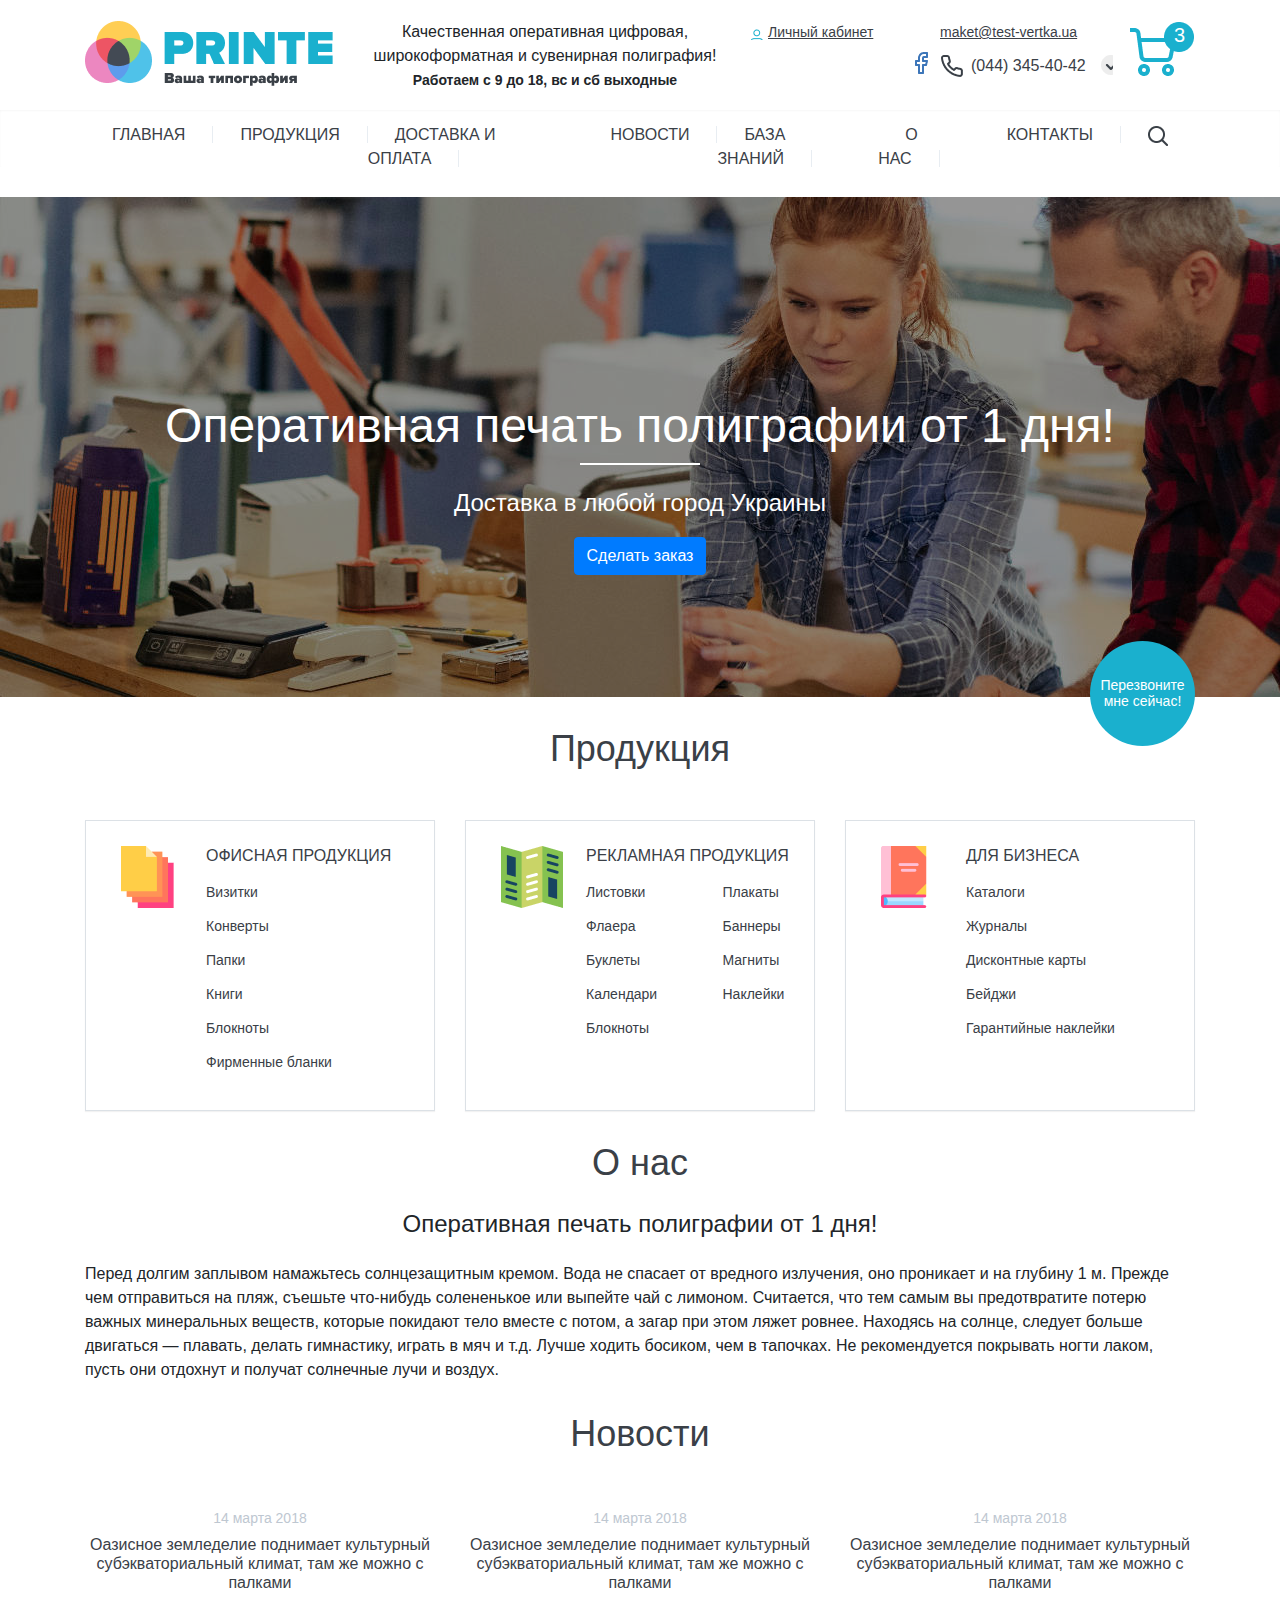
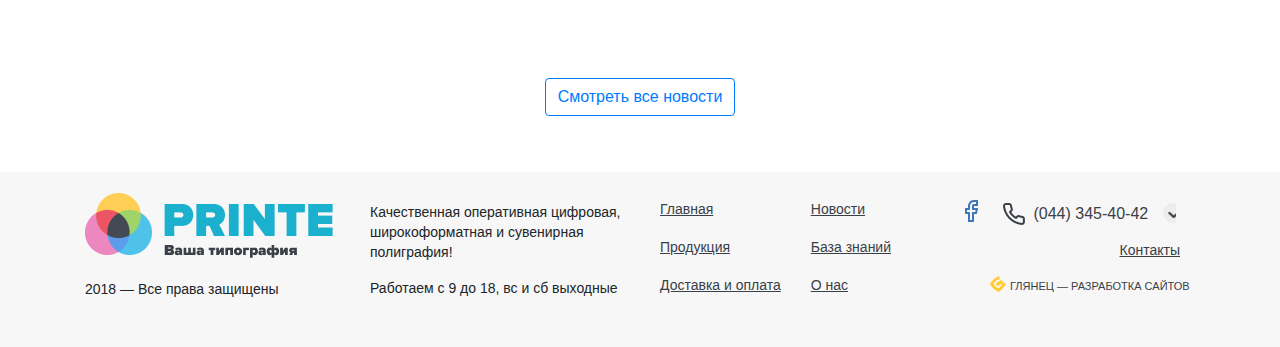
==== projects/test/index.html @ 1cf95828 "Add files via upload" ====
<!DOCTYPE html>
<html lang="ru">
<head>
    <meta charset="utf-8">
    <meta http-equiv="X-UA-Compatible" content="IE=edge">
    <meta name="viewport" content="width=device-width, initial-scale=1">

    <title>TEST</title>
    
    <link href="fonts/stylesheet.css" rel="stylesheet">
    <link rel="stylesheet" href="https://stackpath.bootstrapcdn.com/bootstrap/4.4.1/css/bootstrap.min.css" integrity="sha384-Vkoo8x4CGsO3+Hhxv8T/Q5PaXtkKtu6ug5TOeNV6gBiFeWPGFN9MuhOf23Q9Ifjh" crossorigin="anonymous">

    <link href="css/style.css" rel="stylesheet">

</head>

<body>
    
    <header>
        <div class="subheader">
            <div class="container">
                <div class="row">
                    <div class="col-3">
                        <a href="#" class="subheader_logo">
                            <img src="img/icons/logo.png" alt="PRINTE" >
                        </a>
                    </div>
                    <div class="col-4">
                        <div class="subheader_info">
                            <span>Качественная оперативная цифровая,<br> широкоформатная и сувенирная полиграфия!</span>
                            <strong>Работаем с 9 до 18, вс и сб выходные</strong>
                        </div>
                    </div>
                    <div class="col-2">
                        <a href="#" class="cabinet">Личный кабинет</a><br>
                        <a href="#" class="facebook"><img src="img/icons/f.png" alt=""></a>
                    </div>
                    <div class="col-2">                       
                        <a href="mailto:maket@test-vertka.ua" class="email">maket@test-vertka.ua</a>
                        <br>
                        <div class="btn-group">
                            <button type="button" class="btn dropdown-toggle phone" data-toggle="dropdown" aria-haspopup="true" aria-expanded="false">
                            (044) 345-40-42

                            </button>
                            <div class="dropdown-menu dropdown-menu-right dropdown-style">
                                <button class="dropdown-item vf" type="button">(099) 445-54-18</button>
                                <button class="dropdown-item ks" type="button">(096) 497-78-03</button>
                                <button class="dropdown-item lc" type="button">(063) 435-16-81</button>
                            </div>
                    </div>


                    </div>
                    <div class="col-1">
                        <div class="subheader_basket">
                            <a href="" class="count">3</a>
                        </div>

                    </div>
                </div>
            </div>
        </div>
        <nav>
            <div class="container">
                <ul class="menu">
                    <li class="menu_item"><a href="" class="menu_link">Главная</a></li>
                    <li class="menu_item"><a href="" class="menu_link">Продукция</a></li>
                    <li class="menu_item"><a href="" class="menu_link">Доставка и оплата</a></li>
                    <li class="menu_item"><a href="" class="menu_link">Новости</a></li>
                    <li class="menu_item"><a href="" class="menu_link">База знаний</a></li>
                    <li class="menu_item"><a href="" class="menu_link">О нас</a></li>
                    <li class="menu_item"><a href="" class="menu_link">Контакты</a></li>
                    <li class="menu_item"><a href="" class="menu_link"><img src="img/icons/search.png" alt=""></a></li>
                </ul>
            </div>
        </nav>
    </header>

    <section class="first_block">
        <div class="first_subblock">
            <div class="container">
                <h1> Оперативная печать полиграфии от 1 дня!</h1>
                <p class="line">&nbsp;</p>
                <h3>Доставка в любой город Украины</h3>
                <p class="my-btn">
                    <button type="button" class="btn btn-primary">Сделать заказ</button>
                </p>
                <button class="round"><img src="img/icons/shape.png" alt="">Перезвоните мне сейчас!</button>
            </div>
        </div>
    </section>

    <section class="production">
        <div class="container">
            <h2 class="section-header">Продукция</h2>
            <div class="row">
                <div class="col-md-4">
                    <div class="prod_block prod_block-1st">
                        <h4>Офисная продукция</h4>
                        <ul>
                            <li><a href="">Визитки</a></li>
                            <li><a href="">Конверты</a></li>
                            <li><a href="">Папки</a></li>
                            <li><a href="">Книги</a></li>
                            <li><a href="">Блокноты</a></li>
                            <li><a href="">Фирменные бланки</a></li>
                        </ul>
                    </div>
                </div>
                <div class="col-md-4">
                    <div class="prod_block prod_block-2nd">
                        <h4>Рекламная продукция</h4>
                        <div class="row">
                            <div class="col-6">
                                <ul>
                                    <li><a href="">Листовки</a></li>
                                    <li><a href="">Флаера</a></li>
                                    <li><a href="">Буклеты</a></li>
                                    <li><a href="">Календари</a></li>
                                    <li><a href="">Блокноты</a></li>
                                </ul>
                            </div>
                            <div class="col-6">
                                <ul>
                                    <li><a href="">Плакаты</a></li>
                                    <li><a href="">Баннеры</a></li>
                                    <li><a href="">Магниты</a></li>
                                    <li><a href="">Наклейки</a></li>
                                </ul>
                            </div>
                        </div>
                    </div>                    
                </div>
                <div class="col-md-4">
                    <div class="prod_block prod_block-3rd">
                        <h4>Для бизнеса</h4>
                        <ul>
                            <li><a href="">Каталоги</a></li>
                            <li><a href="">Журналы</a></li>
                            <li><a href="">Дисконтные карты</a></li>
                            <li><a href="">Бейджи</a></li>
                            <li><a href="">Гарантийные наклейки</a></li>
                        </ul>
                    </div>                      
                </div>
            </div>
        </div>
    </section>

    <section class="about">
        <div class="container">
            <h2 class="section-header">О нас</h2>
            <h3>Оперативная печать полиграфии от 1 дня! </h3>
            <p>Перед долгим заплывом намажьтесь солнцезащитным кремом. Вода не спасает от вредного излучения, оно проникает и на глубину 1 м. Прежде чем отправиться на пляж, съешьте что-нибудь солененькое или выпейте чай с лимоном. Считается, что тем самым вы предотвратите потерю важных минеральных веществ, которые покидают тело вместе с потом, а загар при этом ляжет ровнее. Находясь на солнце, следует больше двигаться — плавать, делать гимнастику, играть в мяч и т.д. Лучше ходить босиком, чем в тапочках. Не рекомендуется покрывать ногти лаком, пусть они отдохнут и получат солнечные лучи и воздух.</p>
        </div>
    </section>

    <section class="news">
        <div class="container">
            <h2 class="section-header">Новости</h2>
            <div class="row">
                <div class="col-md-4 news_block">
                    <h5>14 марта 2018</h5>
                    <p><a href="">Оазисное земледелие поднимает культурный субэкваториальный климат, там же можно с палками</a></p>
                </div>
                <div class="col-md-4 news_block">
                    <h5>14 марта 2018</h5>
                    <p><a href="">Оазисное земледелие поднимает культурный субэкваториальный климат, там же можно с палками</a></p>
                </div>
                <div class="col-md-4 news_block">
                    <h5>14 марта 2018</h5>
                    <p><a href="">Оазисное земледелие поднимает культурный субэкваториальный климат, там же можно с палками</a></p>
                </div>
            </div>
            <p>
                <button type="button" class="btn btn-outline-primary">Смотреть все новости</button>
            </p>
        </div>
    </section>

    <footer>
        <div class="container">
            <div class="row">
                <div class="col-3">
                    <a href="#" class="subheader_logo">
                        <img src="img/icons/logo.png" alt="PRINTE" >
                    </a>
                    <p>2018 — Все права защищены</p>
                </div>
                <div class="col-3">
                    <p>Качественная оперативная цифровая, широкоформатная и сувенирная полиграфия!</p>
                    <p>Работаем с 9 до 18, вс и сб выходные</p>
                </div>
                <div class="col-3">
                    <ul class="fmenu">
                        <li class="fmenu_item"><a href="#">Главная</a></li>
                        <li class="fmenu_item"><a href="#">Продукция</a></li>
                        <li class="fmenu_item"><a href="#">Доставка и оплата</a></li>
                    </ul>

                    <ul class="fmenu">
                        <li class="fmenu_item"><a href="#">Новости</a></li>
                        <li class="fmenu_item"><a href="#">База знаний</a></li>
                        <li class="fmenu_item"><a href="#">О нас</a></li>
                    </ul>
                </div>
                <div class="col-3">
                    <a href="#" class="f_f"><img src="img/icons/f.png" alt=""></a>
                    <div class="btn-group">
                      <button type="button" class="btn dropdown-toggle phone" data-toggle="dropdown" aria-haspopup="true" aria-expanded="false">
                        (044) 345-40-42
                      </button>
                      <div class="dropdown-menu dropdown-menu-right dropdown-style">
                        <button class="dropdown-item vf" type="button">(099) 445-54-18</button>
                        <button class="dropdown-item ks" type="button">(096) 497-78-03</button>
                        <button class="dropdown-item lc" type="button">(063) 435-16-81</button>
                      </div>
                    </div>
                    <p class="contacts"><a href="#">Контакты</a></p>
                    <p class="glyanets"><a href="#">Глянец — Разработка сайтов</a></p>
                </div>
            </div>
        </div>
    </footer>

<script src="https://code.jquery.com/jquery-3.4.1.slim.min.js" integrity="sha384-J6qa4849blE2+poT4WnyKhv5vZF5SrPo0iEjwBvKU7imGFAV0wwj1yYfoRSJoZ+n" crossorigin="anonymous"></script>
<script src="https://cdn.jsdelivr.net/npm/popper.js@1.16.0/dist/umd/popper.min.js" integrity="sha384-Q6E9RHvbIyZFJoft+2mJbHaEWldlvI9IOYy5n3zV9zzTtmI3UksdQRVvoxMfooAo" crossorigin="anonymous"></script>
<script src="https://stackpath.bootstrapcdn.com/bootstrap/4.4.1/js/bootstrap.min.js" integrity="sha384-wfSDF2E50Y2D1uUdj0O3uMBJnjuUD4Ih7YwaYd1iqfktj0Uod8GCExl3Og8ifwB6" crossorigin="anonymous"></script>
</body>
</html>
---- projects/test/css/style.css ----
@import url('https://fonts.googleapis.com/css?family=Cuprum&display=swap');

*{
	font-family: 'Clear Sans', sans-serif;
}

.subheader{
	height: 110px;
	padding-top: 20px;
}
.subheader .subheader_info{
	text-align: center;
}
.subheader .subheader_info span{
	font-size: 16px;
}
.subheader .subheader_info strong{
	font-size: 14px;
}

.subheader_basket{
	height: 100%;
	width: 100%;
	background: #fff url(../img/icons/basket.png) -2px 2px no-repeat;
}
.subheader_basket .count{
	font-size: 20px;
	color: #fff;
	padding-left: 44px;
    text-decoration: none;
}

.cabinet{
	font-size: 14px;
	line-height: 16px;
	text-align: justify;
	text-decoration-line: underline;
	background: url(../img/icons/user.png) no-repeat 0 5px;
	padding-left: 18px;

	
}
.facebook img{
	margin-left: 165px;
	margin-top: 8px;

}

.email{
	font-size: 14px;
	line-height: 16px;
	text-align: right;
	text-decoration-line: underline;
}

.dropdown-menu{
	box-shadow: 0 2px 4px rgba(0, 0, 0, 0.05);
	margin-top: 10px;
	padding-left: 15px;
	margin-left: -22px;
}

.dropdown-item{
	margin-top: 15px;
}
.phone{
	background: url(../img/icons/tel.png) no-repeat 0 5px, url(../img/icons/Untitled.png) no-repeat 160px 5px;
	padding-right: 22px;
	

}
.btn-group{
    margin-top: 5px;
}

.dropdown-toggle::after {
    display: inline-block;
    margin-left: 0;
    vertical-align: 0;
    content: "";
    border: 0;

}/*отмена*/

.vf{
	background: url(../img/icons/vf.png) no-repeat 0 0;
}
.ks{
	background: url(../img/icons/ks.png) no-repeat 0 0;
}
.lc{
	background: url(../img/icons/lc.png) no-repeat 0 0;
}
.vf, .ks, .lc, .phone{
	padding-left: 30px;
	font-size: 16px;
	line-height: 19px;
	color: #3A4047;
}



header a{
	color: #3A4047;
}
header a:hover{
	color: #3A4047;
	text-decoration: none;
}

nav{
	height: 57px;
	background-color: #fff;
	box-shadow: inset 0 1px 4px -3px rgba(0, 0, 0, .2);

}
.menu{
	display: -webkit-flex;
	display: -moz-flex;
	display: -ms-flex;
	display: -o-flex;
	display: flex;
	justify-content: space-between;
	padding: 0 0 13px;
	margin: 0;
	list-style-type: none;
	
}
.menu .menu_item{
	padding-top: 13px;
}

.menu .menu_link{
	color: #3A4047;
	font-size: 16px;
	text-transform: uppercase;
	border-right: 1px solid #E8EDF2;
	padding: 0 27px 0;

}

.menu .menu_item:last-child .menu_link{
	border-right: none;
}
.menu .menu_item:last-child:hover {
	border-top: none;
}

.menu .menu_item:hover{
	border-top: 1px solid #1AB0CE;
}
.menu .menu_item:hover .menu_link{
	color: #1AB0CE;
	text-decoration: none;
	
}

.first_block{
	height: 500px;
	background: url(../img/bgimg.jpg) no-repeat center 0;
}

.first_block h1{
	padding-top: 200px;
	font-size: 48px;
	text-align: center;
	color: #FFFFFF;
}

.first_subblock{
	height: 500px;
	background: rgba(0, 0, 0, 0.4);
}

.first_block .line{
	width: 120px;
	border-top: 2px solid #FFFFFF;
	margin: 0 auto;
}
.first_block h3{
	color: #FFFFFF;
}

.my-btn{
	text-align: center;
	margin-top: 20px;
}

/**/
section{
	margin-top: 30px;
	margin-bottom: 10px;

}
.section-header{
	font-size: 36px;
	text-align: center;
	color: #3A4047;
	margin-bottom: 25px;
}

h3{
	font-size: 24px;
	line-height: 28px;
	text-align: center;
}

h4{
	font-size: 16px;
	text-transform: uppercase;
	color: #3A4047;
	margin-left: 40px;
	margin-bottom: 10px;
}
.prod_block{
	border: 1px solid #DCE1E6;
	box-sizing: border-box;
	box-shadow: 0px 1px 1px rgba(0, 0, 0, 0.05);
	min-height: 291px;
	padding: 25px 25px 15px 80px;
	margin-top: 25px;
}
.prod_block li{
	list-style-type: none;
	font-size: 14px;
	line-height: 34px;
}
.prod_block li a{
	color: #3A4047;
}

.prod_block-1st{
	background: url(../img/icons/blank-page.png) no-repeat 35px 25px;
}
.prod_block-2nd{
	background: url(../img/icons/road-map.png) no-repeat 35px 25px;
}
.prod_block-3rd{
	background: url(../img/icons/e-reader.png) no-repeat 35px 25px;
}

/**/
.about p{
	margin-top: 24px;
}


/***/
.news h5{
	font-size: 14px;
	text-align: center;
	color: #BEC7D1;
}
.news p{
	font-size: 16px;
	line-height: 19px;
	text-align: center;
}
.news a{
	color: #3A4047;
}
.news_block{
	padding: 30px 0;
}
.news_block:hover{
	background: #FFFFFF;
	box-shadow: 0px 14px 24px rgba(0, 0, 0, 0.05), 0px -1px 0px #1AB0CE;
	cursor: pointer;
}
.news_block:hover a{
	text-decoration-line: underline;
	color: #1AB0CE;
}

.news button{
	margin: 40px 0;
	text-align: center;
}
/**/
.round {
	position: relative;
	float: right;
	top: 50px;
	right: 0;
	width: 105px;
	height: 105px;
	border-radius: 50%;
	overflow: hidden;
	background: #1AB0CE;

	font-size: 14px;
	line-height: 16px;
	text-align: center;
	color: #FFFFFF;

	border: none;
}

.round img{
	margin-bottom: 5px;
}

/**/
footer{
	min-height: 160px;
	background: #f7f7f7;
	padding: 20px 0;
}
footer p{
	font-size: 14px;
	line-height: 20px;
	margin-top: 10px;
}

.fmenu{
	padding-top: 5px;
	list-style-type: none;
	float: left;
	padding-left: 5px;
	
}
.fmenu:first-child{
	margin-right: 25px;
}
.fmenu .fmenu_item{
	margin-left: 0;
	margin-bottom: 14px;
}
.fmenu .fmenu_item a{
	padding-top: 10px;
	font-size: 14px;
	text-decoration: underline;
	color: #3A4047;
}
.f_f{

	margin-right: 20px;
	margin-top: 3px;
	margin-left: 25px;
}

.contacts{
	font-size: 14px;
	text-align: right;
	margin-right: 15px;
}
.contacts a{
	text-decoration-line: underline;
	color: #3A4047;
}
.glyanets{
    font-family: 'Cuprum';
    font-style: normal;
    font-weight: normal;
    font-size: 11px;
    background: url(../img/icons/g.png) 50px 0 no-repeat;
    padding-left: 50px;
}
.glyanets a{
	text-transform: uppercase;
	color: #3A4047;
	padding-left: 20px;
}
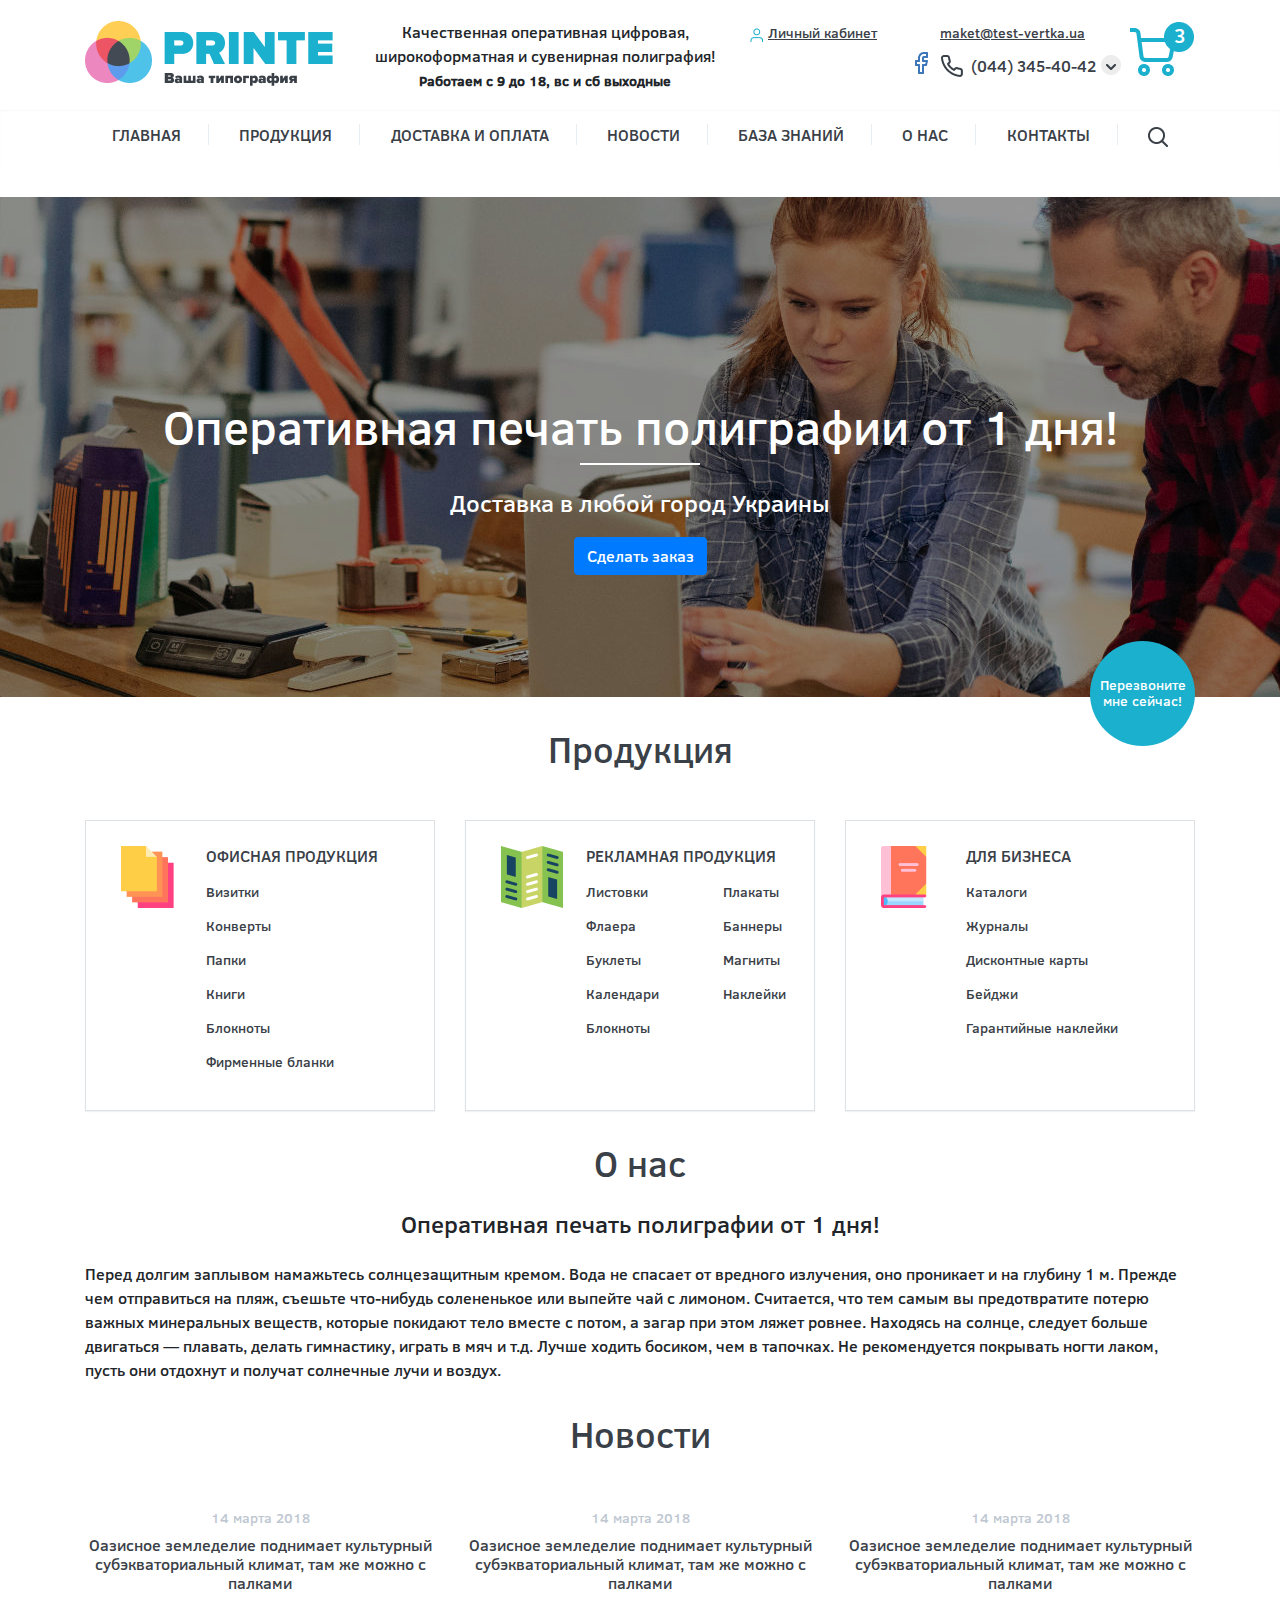
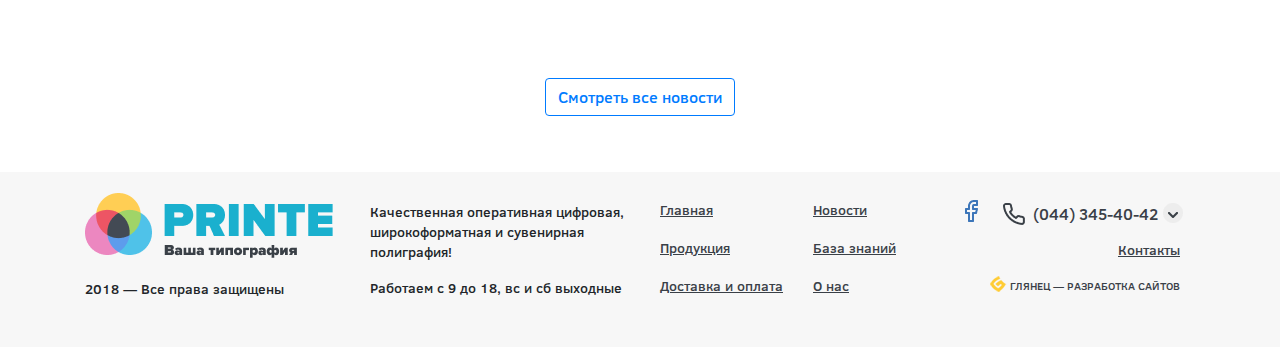
==== commit d9333ad6: "Update index.html" ====
--- a/projects/test/index.html
+++ b/projects/test/index.html
@@ -7,7 +7,6 @@
 
     <title>TEST</title>
     
-    <link href="fonts/stylesheet.css" rel="stylesheet">
     <link rel="stylesheet" href="https://stackpath.bootstrapcdn.com/bootstrap/4.4.1/css/bootstrap.min.css" integrity="sha384-Vkoo8x4CGsO3+Hhxv8T/Q5PaXtkKtu6ug5TOeNV6gBiFeWPGFN9MuhOf23Q9Ifjh" crossorigin="anonymous">
 
     <link href="css/style.css" rel="stylesheet">
@@ -228,4 +227,4 @@
 <script src="https://cdn.jsdelivr.net/npm/popper.js@1.16.0/dist/umd/popper.min.js" integrity="sha384-Q6E9RHvbIyZFJoft+2mJbHaEWldlvI9IOYy5n3zV9zzTtmI3UksdQRVvoxMfooAo" crossorigin="anonymous"></script>
 <script src="https://stackpath.bootstrapcdn.com/bootstrap/4.4.1/js/bootstrap.min.js" integrity="sha384-wfSDF2E50Y2D1uUdj0O3uMBJnjuUD4Ih7YwaYd1iqfktj0Uod8GCExl3Og8ifwB6" crossorigin="anonymous"></script>
 </body>
-</html>+</html>
--- a/projects/test/css/style.css
+++ b/projects/test/css/style.css
@@ -1,4 +1,16 @@
 @import url('https://fonts.googleapis.com/css?family=Cuprum&display=swap');
+
+@font-face {
+    font-family: 'Clear Sans';
+    src: url('../fonts/ClearSans-Medium.eot');
+    src: url('../fonts/ClearSans-Medium.eot?#iefix') format('embedded-opentype'),
+        url('../fonts/ClearSans-Medium.woff2') format('woff2'),
+        url('../fonts/ClearSans-Medium.woff') format('woff'),
+        url('../fonts/ClearSans-Medium.ttf') format('truetype'),
+        url('../fonts/ClearSans-Medium.svg#ClearSans-Medium') format('svg');
+    font-weight: normal;
+    font-style: normal;
+}
 
 *{
 	font-family: 'Clear Sans', sans-serif;
@@ -360,4 +372,4 @@
 	text-transform: uppercase;
 	color: #3A4047;
 	padding-left: 20px;
-}+}
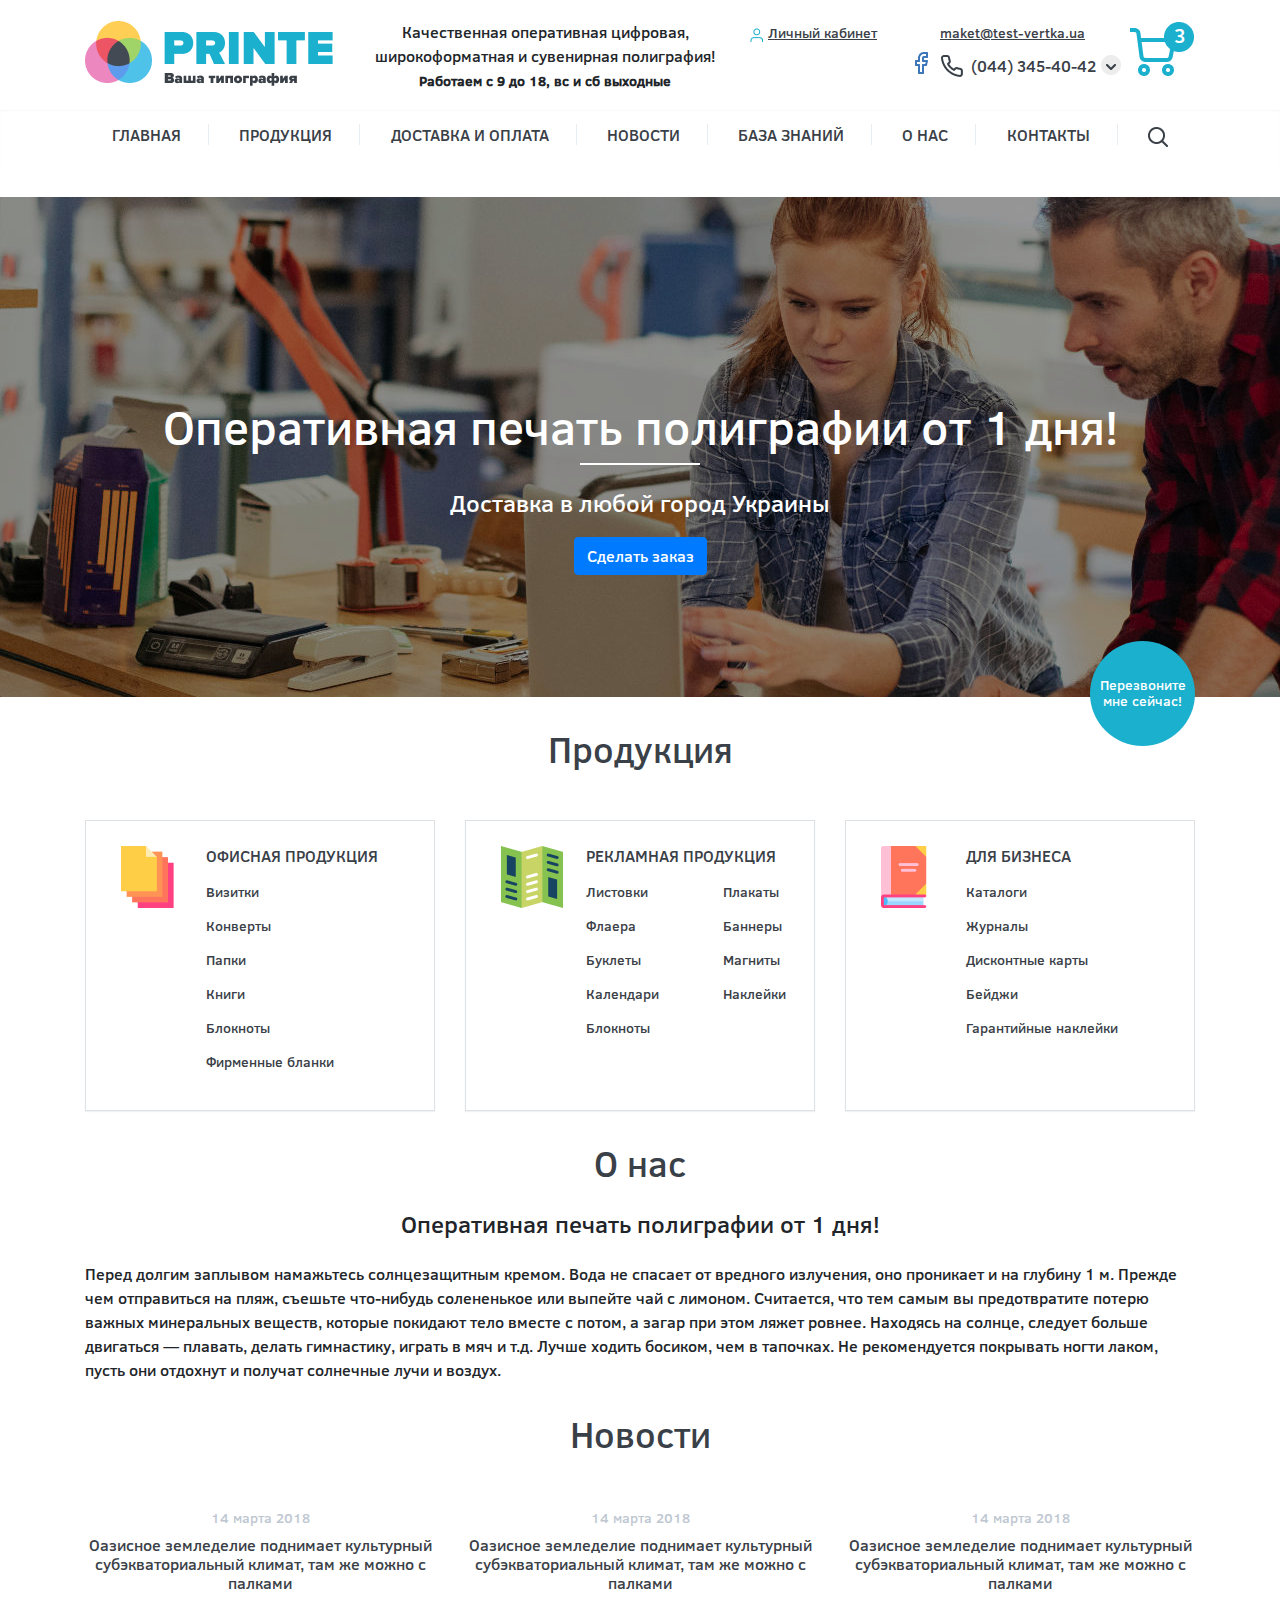
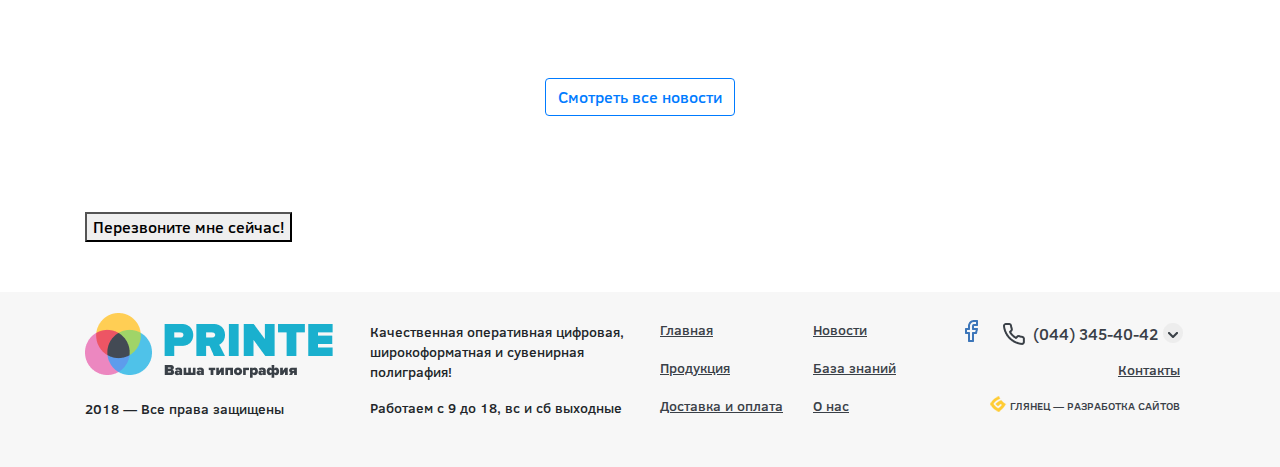
==== commit 281a43dc: "Update index.html" ====
--- a/projects/test/index.html
+++ b/projects/test/index.html
@@ -173,8 +173,9 @@
                 </div>
             </div>
             <p>
-                <button type="button" class="btn btn-outline-primary">Смотреть все новости</button>
+                <button type="button" class="btn btn-outline-primary news_button">Смотреть все новости</button>
             </p>
+            <button class="round2"><img src="img/icons/shape.png" alt="">Перезвоните мне сейчас!</button>
         </div>
     </section>
 
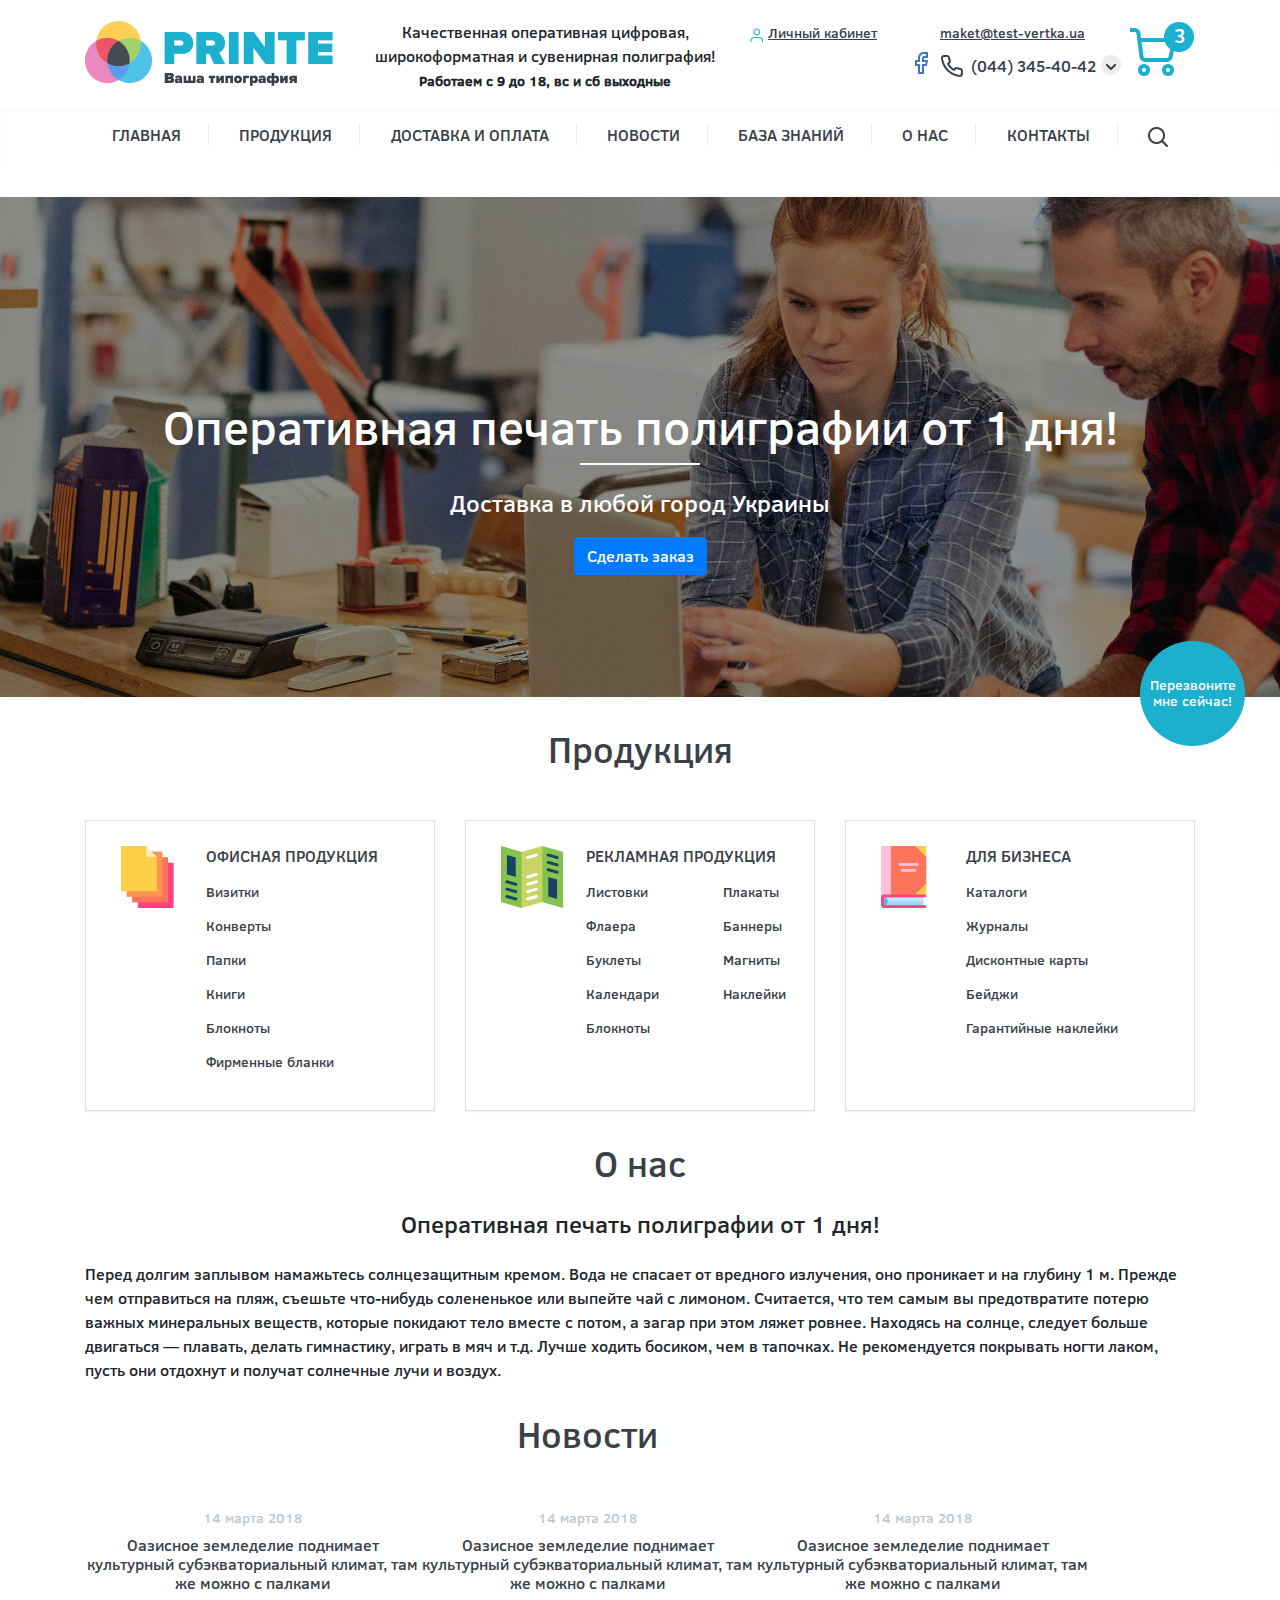
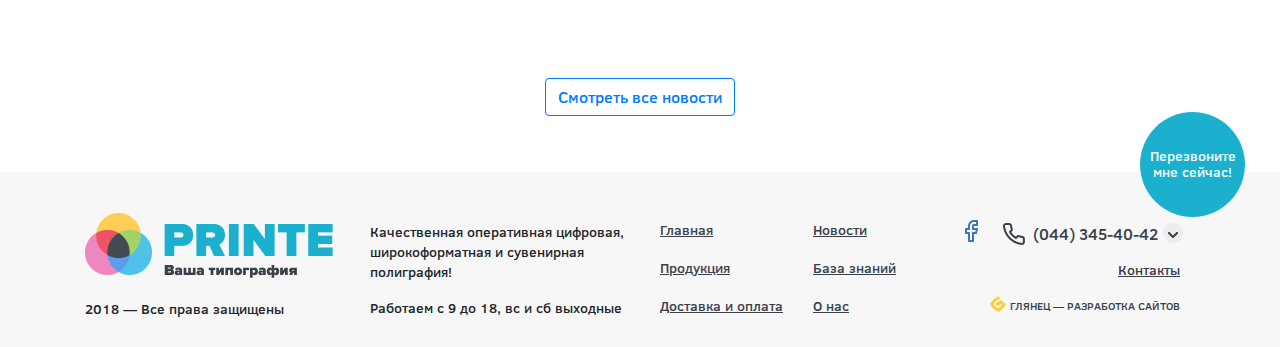
==== commit 6026452e: "Update index.html" ====
--- a/projects/test/index.html
+++ b/projects/test/index.html
@@ -157,6 +157,7 @@
 
     <section class="news">
         <div class="container">
+            <button class="round2"><img src="img/icons/shape.png" alt="">Перезвоните мне сейчас!</button>
             <h2 class="section-header">Новости</h2>
             <div class="row">
                 <div class="col-md-4 news_block">
@@ -175,7 +176,7 @@
             <p>
                 <button type="button" class="btn btn-outline-primary news_button">Смотреть все новости</button>
             </p>
-            <button class="round2"><img src="img/icons/shape.png" alt="">Перезвоните мне сейчас!</button>
+            
         </div>
     </section>
 
--- a/projects/test/css/style.css
+++ b/projects/test/css/style.css
@@ -12,6 +12,8 @@
     font-style: normal;
 }
 
+
+
 *{
 	font-family: 'Clear Sans', sans-serif;
 }
@@ -284,39 +286,47 @@
 	color: #1AB0CE;
 }
 
-.news button{
+.news_button{
 	margin: 40px 0;
 	text-align: center;
 }
 /**/
-.round {
-	position: relative;
-	float: right;
-	top: 50px;
-	right: 0;
+.round, .round2 {
 	width: 105px;
 	height: 105px;
 	border-radius: 50%;
 	overflow: hidden;
 	background: #1AB0CE;
-
 	font-size: 14px;
 	line-height: 16px;
 	text-align: center;
 	color: #FFFFFF;
-
 	border: none;
 }
 
-.round img{
+.round img, .round2 img{
 	margin-bottom: 5px;
+}
+
+.round {
+	position: relative;
+	float: right;
+	top: 50px;
+	right: -50px;
+}
+
+.round2 {
+	position: relative;
+	float: right;
+	top: 300px;
+	right: -50px;
 }
 
 /**/
 footer{
 	min-height: 160px;
 	background: #f7f7f7;
-	padding: 20px 0;
+	padding: 40px 0 0;
 }
 footer p{
 	font-size: 14px;
